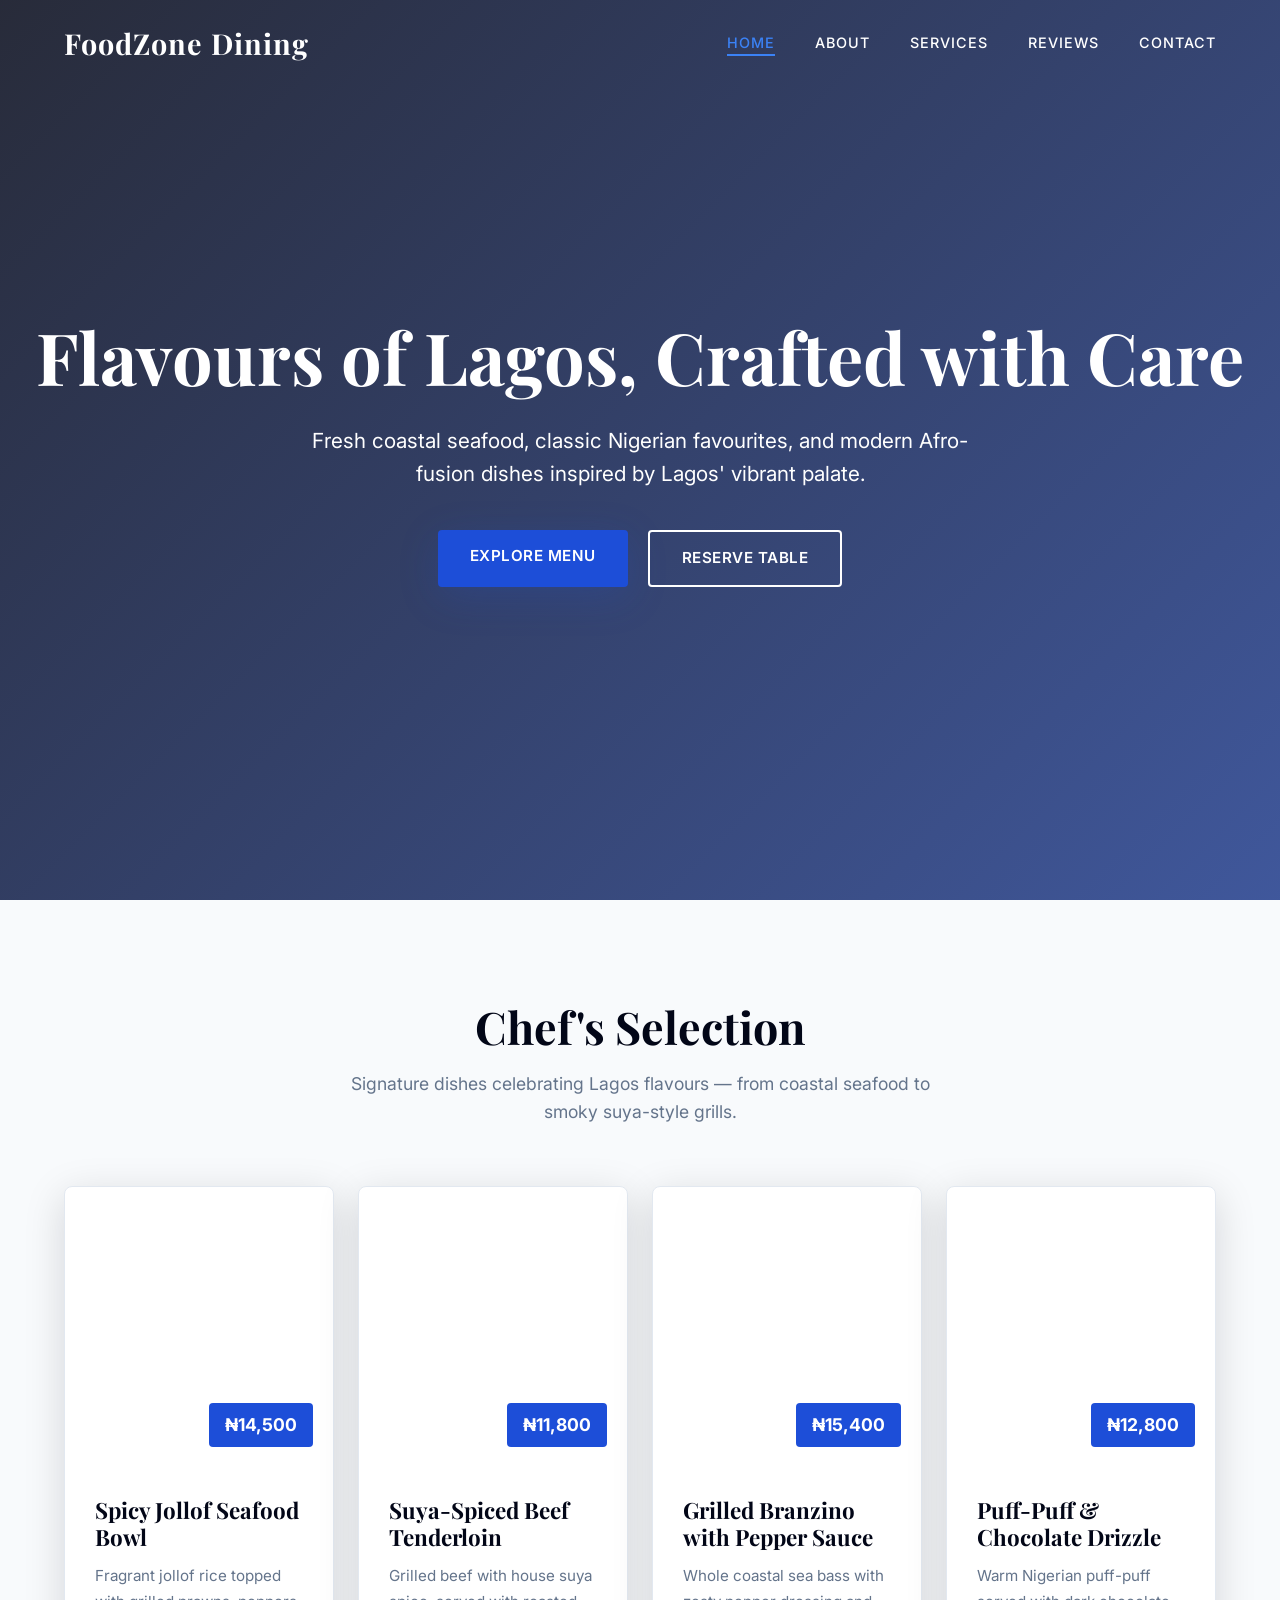
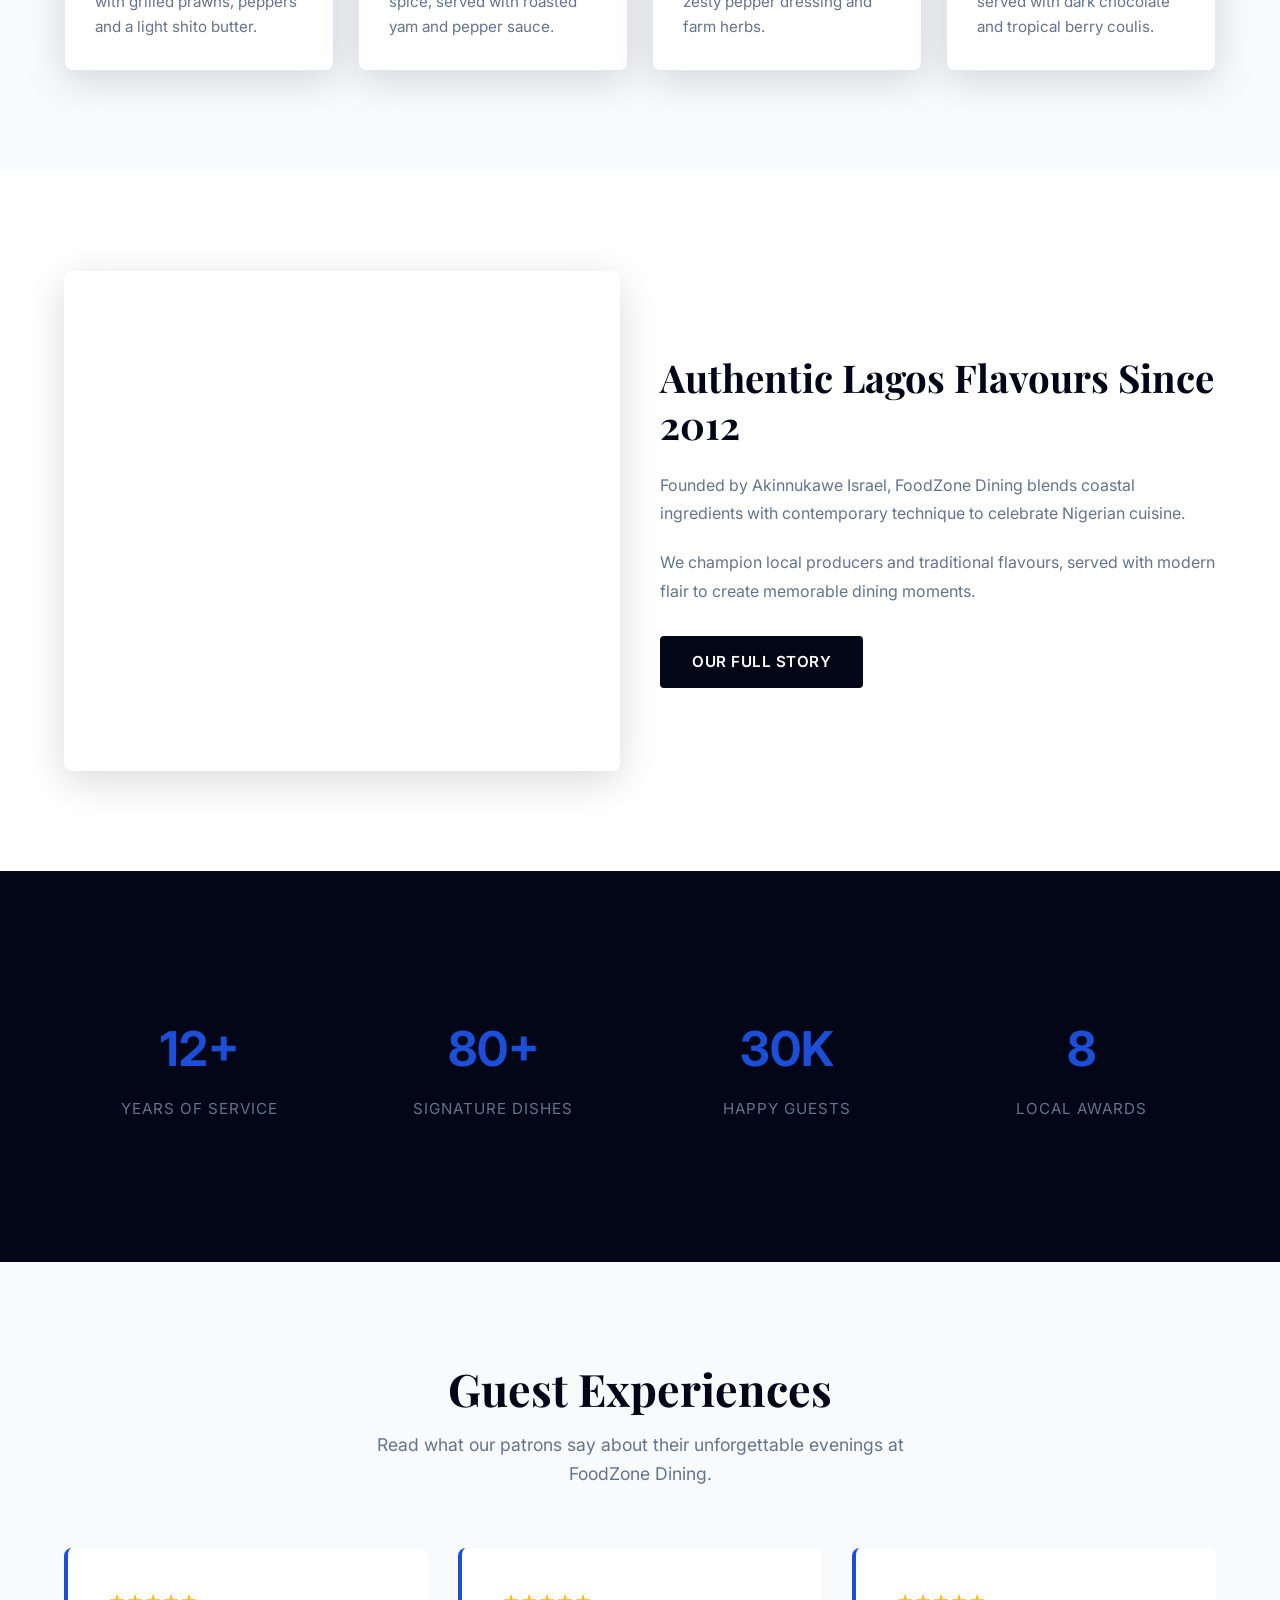
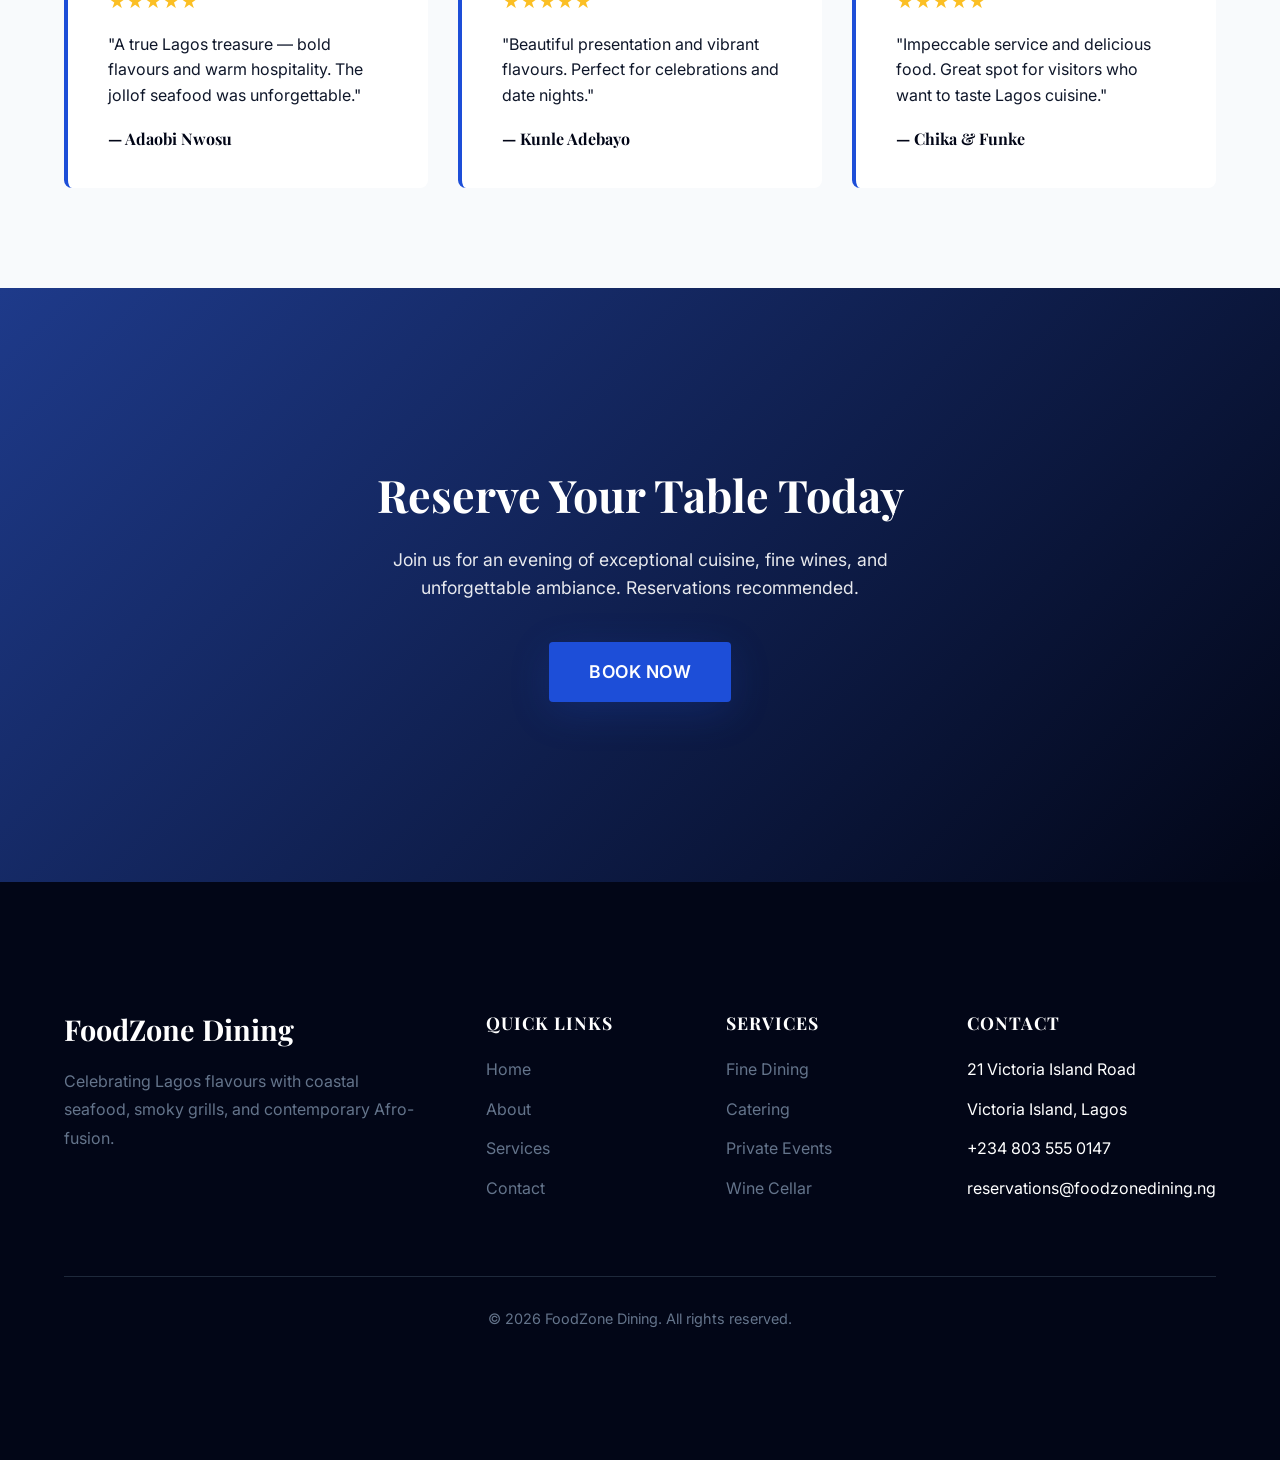
==== index.html @ b8f7b4e8 "first commit" ====
<!DOCTYPE html>
<html lang="en">
<head>
  <meta charset="UTF-8">
  <meta name="viewport" content="width=device-width, initial-scale=1.0">
  <title>FoodZone Dining | Fine Dining in Lagos</title>
  <link rel="stylesheet" href="style.css">
  <!-- Internal Styles for Home Page -->
  <style>
    .featured-section { background-color: var(--off-white); }
    .dish-card .card-image { height: 280px; }
    .dish-price {
      position: absolute;
      bottom: 20px;
      right: 20px;
      background: var(--primary-blue);
      color: var(--white);
      padding: 8px 16px;
      border-radius: 4px;
      font-weight: 700;
      font-size: 1.1rem;
    }
    .about-preview-img {
      border-radius: 8px;
      height: 500px;
      background: url('https://images.unsplash.com/photo-1559339352-11d035aa65de?w=800') center/cover;
      box-shadow: var(--shadow);
    }
    .stat-box {
      text-align: center;
      padding: 40px 20px;
    }
    .stat-number {
      font-size: 3rem;
      font-weight: 700;
      color: var(--primary-blue);
      display: block;
      margin-bottom: 8px;
    }
    .stat-label {
      color: var(--text-gray);
      font-size: 0.95rem;
      text-transform: uppercase;
      letter-spacing: 1px;
    }
    .review-card {
      background: var(--white);
      padding: 40px;
      border-radius: 8px;
      border-left: 4px solid var(--primary-blue);
    }
    .stars { color: #fbbf24; margin-bottom: 16px; font-size: 1.1rem; }
    .cta-section {
      background: linear-gradient(135deg, var(--dark-blue), var(--black));
      color: var(--white);
      text-align: center;
    }
    .cta-section h2 { color: var(--white); font-size: 2.8rem; margin-bottom: 24px; }
  </style>
</head>
<body>

  <!-- Header -->
  <header class="header">
    <div class="nav-container">
      <a href="index.html" class="logo">FoodZone Dining</a>
      <ul class="nav-menu">
        <li><a href="index.html" class="nav-link">Home</a></li>
        <li><a href="about.html" class="nav-link">About</a></li>
        <li><a href="services.html" class="nav-link">Services</a></li>
        <li><a href="review.html" class="nav-link">Reviews</a></li>
        <li><a href="contact.html" class="nav-link">Contact</a></li>
      </ul>
      <div class="mobile-toggle">
        <span></span><span></span><span></span>
      </div>
    </div>
  </header>

  <!-- Section 1: Hero -->
  <section class="hero">
    <div class="hero-content">
      <h1>Flavours of Lagos, Crafted with Care</h1>
      <p>Fresh coastal seafood, classic Nigerian favourites, and modern Afro-fusion dishes inspired by Lagos' vibrant palate.</p>
      <div class="hero-buttons">
        <a href="services.html" class="btn btn-primary">Explore Menu</a>
        <a href="contact.html" class="btn btn-outline">Reserve Table</a>
      </div>
    </div>
  </section>

  <!-- Section 2: Featured Dishes -->
  <section class="section featured-section">
    <div class="container">
      <div class="section-header animate-on-scroll">
        <h2>Chef's Selection</h2>
        <p>Signature dishes celebrating Lagos flavours — from coastal seafood to smoky suya-style grills.</p>
      </div>
      <div class="grid-4">
        <div class="card dish-card animate-on-scroll stagger-1">
          <div class="card-image" style="background-image: url('https://images.unsplash.com/photo-1504674900247-0877df9cc836?w=600');">
            <span class="dish-price">₦14,500</span>
          </div>
          <div class="card-body">
            <h3>Spicy Jollof Seafood Bowl</h3>
            <p>Fragrant jollof rice topped with grilled prawns, peppers and a light shito butter.</p>
          </div>
        </div>
        <div class="card dish-card animate-on-scroll stagger-2">
          <div class="card-image" style="background-image: url('https://images.unsplash.com/photo-1544025162-d76694265947?w=600');">
            <span class="dish-price">₦11,800</span>
          </div>
          <div class="card-body">
            <h3>Suya-Spiced Beef Tenderloin</h3>
            <p>Grilled beef with house suya spice, served with roasted yam and pepper sauce.</p>
          </div>
        </div>
        <div class="card dish-card animate-on-scroll stagger-3">
          <div class="card-image" style="background-image: url('https://images.unsplash.com/photo-1565299624946-b28f40a0ae38?w=600');">
            <span class="dish-price">₦15,400</span>
          </div>
          <div class="card-body">
            <h3>Grilled Branzino with Pepper Sauce</h3>
            <p>Whole coastal sea bass with zesty pepper dressing and farm herbs.</p>
          </div>
        </div>
        <div class="card dish-card animate-on-scroll stagger-4">
          <div class="card-image" style="background-image: url('https://images.unsplash.com/photo-1551024601-bec78aea704b?w=600');">
            <span class="dish-price">₦12,800</span>
          </div>
          <div class="card-body">
            <h3>Puff-Puff & Chocolate Drizzle</h3>
            <p>Warm Nigerian puff-puff served with dark chocolate and tropical berry coulis.</p>
          </div>
        </div>
      </div>
    </div>
  </section>

  <!-- Section 3: About Preview -->
  <section class="section">
    <div class="container">
      <div class="grid-2" style="align-items: center;">
        <div class="about-preview-img animate-on-scroll fade-left"></div>
        <div class="animate-on-scroll fade-right">
          <h2 style="font-size: 2.4rem; margin-bottom: 24px; color: var(--black);">Authentic Lagos Flavours Since 2012</h2>
          <p style="color: var(--text-gray); margin-bottom: 20px; line-height: 1.8;">Founded by Akinnukawe Israel, FoodZone Dining blends coastal ingredients with contemporary technique to celebrate Nigerian cuisine.</p>
          <p style="color: var(--text-gray); margin-bottom: 30px; line-height: 1.8;">We champion local producers and traditional flavours, served with modern flair to create memorable dining moments.</p>
          <a href="about.html" class="btn btn-dark">Our Full Story</a>
        </div>
      </div>
    </div>
  </section>

  <!-- Section 4: Stats -->
  <section class="section section-dark">
    <div class="container">
      <div class="grid-4">
        <div class="stat-box animate-on-scroll stagger-1">
          <span class="stat-number">12+</span>
          <span class="stat-label">Years of Service</span>
        </div>
        <div class="stat-box animate-on-scroll stagger-2">
          <span class="stat-number">80+</span>
          <span class="stat-label">Signature Dishes</span>
        </div>
        <div class="stat-box animate-on-scroll stagger-3">
          <span class="stat-number">30K</span>
          <span class="stat-label">Happy Guests</span>
        </div>
        <div class="stat-box animate-on-scroll stagger-4">
          <span class="stat-number">8</span>
          <span class="stat-label">Local Awards</span>
        </div>
      </div>
    </div>
  </section>

  <!-- Section 5: Testimonials Preview -->
  <section class="section section-alt">
    <div class="container">
      <div class="section-header animate-on-scroll">
        <h2>Guest Experiences</h2>
        <p>Read what our patrons say about their unforgettable evenings at FoodZone Dining.</p>
      </div>
      <div class="grid-3">
        <div class="review-card animate-on-scroll stagger-1">
          <div class="stars">★★★★★</div>
          <p>"A true Lagos treasure — bold flavours and warm hospitality. The jollof seafood was unforgettable."</p>
          <h4 style="margin-top: 20px; color: var(--black);">— Adaobi Nwosu</h4>
        </div>
        <div class="review-card animate-on-scroll stagger-2">
          <div class="stars">★★★★★</div>
          <p>"Beautiful presentation and vibrant flavours. Perfect for celebrations and date nights."</p>
          <h4 style="margin-top: 20px; color: var(--black);">— Kunle Adebayo</h4>
        </div>
        <div class="review-card animate-on-scroll stagger-3">
          <div class="stars">★★★★★</div>
          <p>"Impeccable service and delicious food. Great spot for visitors who want to taste Lagos cuisine."</p>
          <h4 style="margin-top: 20px; color: var(--black);">— Chika & Funke</h4>
        </div>
      </div>
    </div>
  </section>

  <!-- Section 6: CTA -->
  <section class="section cta-section" style="padding-bottom: 180px;padding-top: 180px;">
    <div class="container">
      <div class="animate-on-scroll scale-in">
        <h2>Reserve Your Table Today</h2>
        <p style="font-size: 1.1rem; opacity: 0.9; max-width: 600px; margin: 0 auto 40px;">Join us for an evening of exceptional cuisine, fine wines, and unforgettable ambiance. Reservations recommended.</p>
        <a href="contact.html" class="btn btn-primary" style="font-size: 1.1rem; padding: 16px 40px;">Book Now</a>
      </div>
    </div>
  </section>

  <!-- Footer -->
  <footer class="footer" style="padding-top: 130px; padding-bottom: 130px;">
    <div class="container">
      <div class="footer-grid">
        <div class="footer-brand">
          <h3>FoodZone Dining</h3>
          <p>Celebrating Lagos flavours with coastal seafood, smoky grills, and contemporary Afro-fusion.</p>
        </div>
        <div>
          <h4 class="footer-title">Quick Links</h4>
          <ul class="footer-links">
            <li><a href="index.html">Home</a></li>
            <li><a href="about.html">About</a></li>
            <li><a href="services.html">Services</a></li>
            <li><a href="contact.html">Contact</a></li>
          </ul>
        </div>
        <div>
          <h4 class="footer-title">Services</h4>
          <ul class="footer-links">
            <li><a href="services.html">Fine Dining</a></li>
            <li><a href="services.html">Catering</a></li>
            <li><a href="services.html">Private Events</a></li>
            <li><a href="services.html">Wine Cellar</a></li>
          </ul>
        </div>
        <div>
          <h4 class="footer-title">Contact</h4>
          <ul class="footer-links">
            <li>21 Victoria Island Road</li>
            <li>Victoria Island, Lagos</li>
            <li>+234 803 555 0147</li>
            <li>reservations@foodzonedining.ng</li>
          </ul>
        </div>
      </div>
      <div class="footer-bottom">
        <p>&copy; 2026 FoodZone Dining. All rights reserved.</p>
      </div>
    </div>
  </footer>

  <script src="script.js"></script>
</body>
</html>
---- style.css ----
/* ============================================
   RESTAURANT WEBSITE - GLOBAL STYLES
   Colors: Blue, Black, White
   ============================================ */

@import url('https://fonts.googleapis.com/css2?family=Inter:wght@300;400;500;600;700&family=Playfair+Display:wght@600;700&display=swap');

:root {
  --primary-blue: #1d4ed8;
  --secondary-blue: #3b82f6;
  --light-blue: #dbeafe;
  --dark-blue: #1e3a8a;
  --black: #020617;
  --dark-gray: #0f172a;
  --medium-gray: #1e293b;
  --white: #ffffff;
  --off-white: #f8fafc;
  --border-gray: #e2e8f0;
  --text-gray: #64748b;
  --shadow: 0 10px 40px rgba(2, 6, 23, 0.15);
  --shadow-blue: 0 10px 40px rgba(29, 78, 216, 0.2);
}

* {
  margin: 0;
  padding: 0;
  box-sizing: border-box;
}

html {
  scroll-behavior: smooth;
}

body {
  font-family: 'Inter', sans-serif;
  background-color: var(--white);
  color: var(--dark-gray);
  line-height: 1.6;
  overflow-x: hidden;
}

h1, h2, h3, h4 {
  font-family: 'Playfair Display', serif;
  font-weight: 700;
  line-height: 1.2;
}

a {
  text-decoration: none;
  color: inherit;
  transition: all 0.3s ease;
}

img {
  max-width: 100%;
  display: block;
}

.container {
  max-width: 1200px;
  margin: 0 auto;
  padding: 0 24px;
}

.section-header {
  text-align: center;
  margin-bottom: 60px;
}

.section-header h2 {
  font-size: 2.8rem;
  color: var(--black);
  margin-bottom: 16px;
}

.section-header p {
  color: var(--text-gray);
  font-size: 1.1rem;
  max-width: 600px;
  margin: 0 auto;
}

.btn {
  display: inline-block;
  padding: 14px 32px;
  border-radius: 4px;
  font-weight: 600;
  font-size: 0.95rem;
  letter-spacing: 0.5px;
  text-transform: uppercase;
  transition: all 0.3s ease;
  cursor: pointer;
  border: none;
}

.btn-primary {
  background-color: var(--primary-blue);
  color: var(--white);
  box-shadow: var(--shadow-blue);
}

.btn-primary:hover {
  background-color: var(--dark-blue);
  transform: translateY(-2px);
  box-shadow: 0 15px 50px rgba(29, 78, 216, 0.3);
}

.btn-outline {
  background-color: transparent;
  color: var(--white);
  border: 2px solid var(--white);
}

.btn-outline:hover {
  background-color: var(--white);
  color: var(--black);
}

.btn-dark {
  background-color: var(--black);
  color: var(--white);
}

.btn-dark:hover {
  background-color: var(--medium-gray);
}

/* ============================================
   HEADER & NAVIGATION
   ============================================ */

.header {
  position: fixed;
  top: 0;
  left: 0;
  width: 100%;
  z-index: 1000;
  padding: 20px 0;
  transition: all 0.4s ease;
}

.header.scrolled {
  background-color: rgba(255, 255, 255, 0.95);
  backdrop-filter: blur(10px);
  box-shadow: 0 2px 20px rgba(0, 0, 0, 0.08);
  padding: 14px 0;
}

.header.scrolled .nav-link {
  color: var(--dark-gray);
}

.header.scrolled .logo {
  color: var(--black);
}

.nav-container {
  display: flex;
  justify-content: space-between;
  align-items: center;
  max-width: 1200px;
  margin: 0 auto;
  padding: 0 24px;
}

.logo {
  font-family: 'Playfair Display', serif;
  font-size: 1.8rem;
  font-weight: 700;
  color: var(--white);
  letter-spacing: 1px;
}

.nav-menu {
  display: flex;
  list-style: none;
  gap: 40px;
}

.nav-link {
  color: var(--white);
  font-weight: 500;
  font-size: 0.9rem;
  text-transform: uppercase;
  letter-spacing: 1px;
  position: relative;
  padding: 5px 0;
}

.nav-link::after {
  content: '';
  position: absolute;
  bottom: 0;
  left: 0;
  width: 0;
  height: 2px;
  background-color: var(--secondary-blue);
  transition: width 0.3s ease;
}

.nav-link:hover::after,
.nav-link.active::after {
  width: 100%;
}

.nav-link.active {
  color: var(--secondary-blue);
}

.header.scrolled .nav-link.active {
  color: var(--primary-blue);
}

.mobile-toggle {
  display: none;
  flex-direction: column;
  cursor: pointer;
  gap: 5px;
}

.mobile-toggle span {
  width: 25px;
  height: 2px;
  background-color: var(--white);
  transition: all 0.3s ease;
}

.header.scrolled .mobile-toggle span {
  background-color: var(--black);
}

/* ============================================
   FOOTER
   ============================================ */

.footer {
  background-color: var(--black);
  color: var(--white);
  padding: 80px 0 30px;
}

.footer-grid {
  display: grid;
  grid-template-columns: 2fr 1fr 1fr 1fr;
  gap: 60px;
  margin-bottom: 60px;
}

.footer-brand h3 {
  font-size: 1.8rem;
  margin-bottom: 20px;
  color: var(--white);
}

.footer-brand p {
  color: var(--text-gray);
  line-height: 1.8;
  margin-bottom: 24px;
}

.footer-title {
  font-size: 1.1rem;
  margin-bottom: 24px;
  color: var(--white);
  text-transform: uppercase;
  letter-spacing: 1px;
}

.footer-links {
  list-style: none;
}

.footer-links li {
  margin-bottom: 14px;
}

.footer-links a {
  color: var(--text-gray);
  transition: color 0.3s ease;
}

.footer-links a:hover {
  color: var(--secondary-blue);
}

.footer-bottom {
  border-top: 1px solid var(--medium-gray);
  padding-top: 30px;
  text-align: center;
  color: var(--text-gray);
  font-size: 0.9rem;
}

/* ============================================
   ANIMATIONS - SCROLL TRIGGERED
   ============================================ */

.animate-on-scroll {
  opacity: 0;
  transform: translateY(40px);
  transition: all 0.8s cubic-bezier(0.5, 0, 0, 1);
}

.animate-on-scroll.animated {
  opacity: 1;
  transform: translateY(0);
}

.fade-left {
  transform: translateX(-60px);
}

.fade-left.animated {
  transform: translateX(0);
}

.fade-right {
  transform: translateX(60px);
}

.fade-right.animated {
  transform: translateX(0);
}

.scale-in {
  transform: scale(0.8);
  opacity: 0;
}

.scale-in.animated {
  transform: scale(1);
  opacity: 1;
}

.stagger-1 { transition-delay: 0.1s; }
.stagger-2 { transition-delay: 0.2s; }
.stagger-3 { transition-delay: 0.3s; }
.stagger-4 { transition-delay: 0.4s; }
.stagger-5 { transition-delay: 0.5s; }
.stagger-6 { transition-delay: 0.6s; }

/* ============================================
   HERO SECTIONS
   ============================================ */

.hero {
  height: 100vh;
  min-height: 700px;
  background: linear-gradient(135deg, rgba(2, 6, 23, 0.85), rgba(30, 58, 138, 0.85)),
              url('https://images.unsplash.com/photo-1517248135467-4c7edcad34c4?w=1920') center/cover no-repeat;
  display: flex;
  align-items: center;
  justify-content: center;
  text-align: center;
  color: var(--white);
  position: relative;
}

.hero-content h1 {
  font-size: 4.5rem;
  margin-bottom: 24px;
  animation: fadeInUp 1s ease-out;
}

.hero-content p {
  font-size: 1.3rem;
  margin-bottom: 40px;
  opacity: 0.9;
  max-width: 700px;
  margin-left: auto;
  margin-right: auto;
  animation: fadeInUp 1s ease-out 0.2s both;
}

.hero-buttons {
  display: flex;
  gap: 20px;
  justify-content: center;
  animation: fadeInUp 1s ease-out 0.4s both;
}

.page-hero {
  height: 50vh;
  min-height: 400px;
  background: linear-gradient(135deg, rgba(2, 6, 23, 0.9), rgba(30, 58, 138, 0.8)),
              url('https://images.unsplash.com/photo-1414235077428-338989a2e8c0?w=1920') center/cover no-repeat;
  display: flex;
  align-items: center;
  justify-content: center;
  text-align: center;
  color: var(--white);
  margin-top: 0;
}

.page-hero h1 {
  font-size: 3.5rem;
  margin-bottom: 16px;
}

.page-hero p {
  font-size: 1.1rem;
  opacity: 0.9;
}

/* ============================================
   CARDS & GRIDS
   ============================================ */

.grid-2 {
  display: grid;
  grid-template-columns: repeat(2, 1fr);
  gap: 40px;
}

.grid-3 {
  display: grid;
  grid-template-columns: repeat(3, 1fr);
  gap: 30px;
}

.grid-4 {
  display: grid;
  grid-template-columns: repeat(4, 1fr);
  gap: 24px;
}

.card {
  background: var(--white);
  border-radius: 8px;
  overflow: hidden;
  box-shadow: var(--shadow);
  transition: all 0.4s ease;
  border: 1px solid var(--border-gray);
}

.card:hover {
  transform: translateY(-8px);
  box-shadow: 0 20px 50px rgba(2, 6, 23, 0.12);
}

.card-image {
  height: 240px;
  background-size: cover;
  background-position: center;
  position: relative;
}

.card-body {
  padding: 30px;
}

.card-body h3 {
  font-size: 1.4rem;
  margin-bottom: 12px;
  color: var(--black);
}

.card-body p {
  color: var(--text-gray);
  font-size: 0.95rem;
  line-height: 1.7;
}

.icon-box {
  width: 60px;
  height: 60px;
  background: var(--light-blue);
  border-radius: 50%;
  display: flex;
  align-items: center;
  justify-content: center;
  margin-bottom: 24px;
  color: var(--primary-blue);
  font-size: 1.5rem;
}

/* ============================================
   SECTIONS PADDING
   ============================================ */

.section {
  padding: 100px 0;
}

.section-alt {
  background-color: var(--off-white);
}

.section-dark {
  background-color: var(--black);
  color: var(--white);
}

.section-dark .section-header h2,
.section-dark .card-body h3 {
  color: var(--white);
}

/* ============================================
   FORMS
   ============================================ */

.form-group {
  margin-bottom: 24px;
}

.form-label {
  display: block;
  margin-bottom: 8px;
  font-weight: 500;
  font-size: 0.9rem;
  color: var(--dark-gray);
}

.form-control {
  width: 100%;
  padding: 14px 18px;
  border: 2px solid var(--border-gray);
  border-radius: 6px;
  font-family: 'Inter', sans-serif;
  font-size: 1rem;
  transition: all 0.3s ease;
  background: var(--white);
}

.form-control:focus {
  outline: none;
  border-color: var(--primary-blue);
  box-shadow: 0 0 0 4px var(--light-blue);
}

textarea.form-control {
  resize: vertical;
  min-height: 140px;
}

/* ============================================
   RESPONSIVE
   ============================================ */

@media (max-width: 1024px) {
  .grid-4 { grid-template-columns: repeat(2, 1fr); }
  .footer-grid { grid-template-columns: 1fr 1fr; gap: 40px; }
}

@media (max-width: 768px) {
  .nav-menu {
    position: fixed;
    top: 0;
    right: -100%;
    width: 80%;
    max-width: 400px;
    height: 100vh;
    background: var(--white);
    flex-direction: column;
    padding: 100px 40px;
    gap: 30px;
    transition: right 0.4s ease;
    box-shadow: -10px 0 40px rgba(0,0,0,0.1);
  }

  .nav-menu.active {
    right: 0;
  }

  .nav-link {
    color: var(--dark-gray);
    font-size: 1.1rem;
  }

  .mobile-toggle {
    display: flex;
    z-index: 1001;
  }

  .mobile-toggle.active span:nth-child(1) {
    transform: rotate(45deg) translate(5px, 5px);
    background-color: var(--black);
  }

  .mobile-toggle.active span:nth-child(2) {
    opacity: 0;
  }

  .mobile-toggle.active span:nth-child(3) {
    transform: rotate(-45deg) translate(5px, -5px);
    background-color: var(--black);
  }

  .hero-content h1 { font-size: 2.8rem; }
  .page-hero h1 { font-size: 2.4rem; }
  .section-header h2 { font-size: 2.2rem; }
  .grid-2, .grid-3, .grid-4 { grid-template-columns: 1fr; }
  .hero-buttons { flex-direction: column; align-items: center; }
  .footer-grid { grid-template-columns: 1fr; }
}

@keyframes fadeInUp {
  from { opacity: 0; transform: translateY(40px); }
  to { opacity: 1; transform: translateY(0); }
}
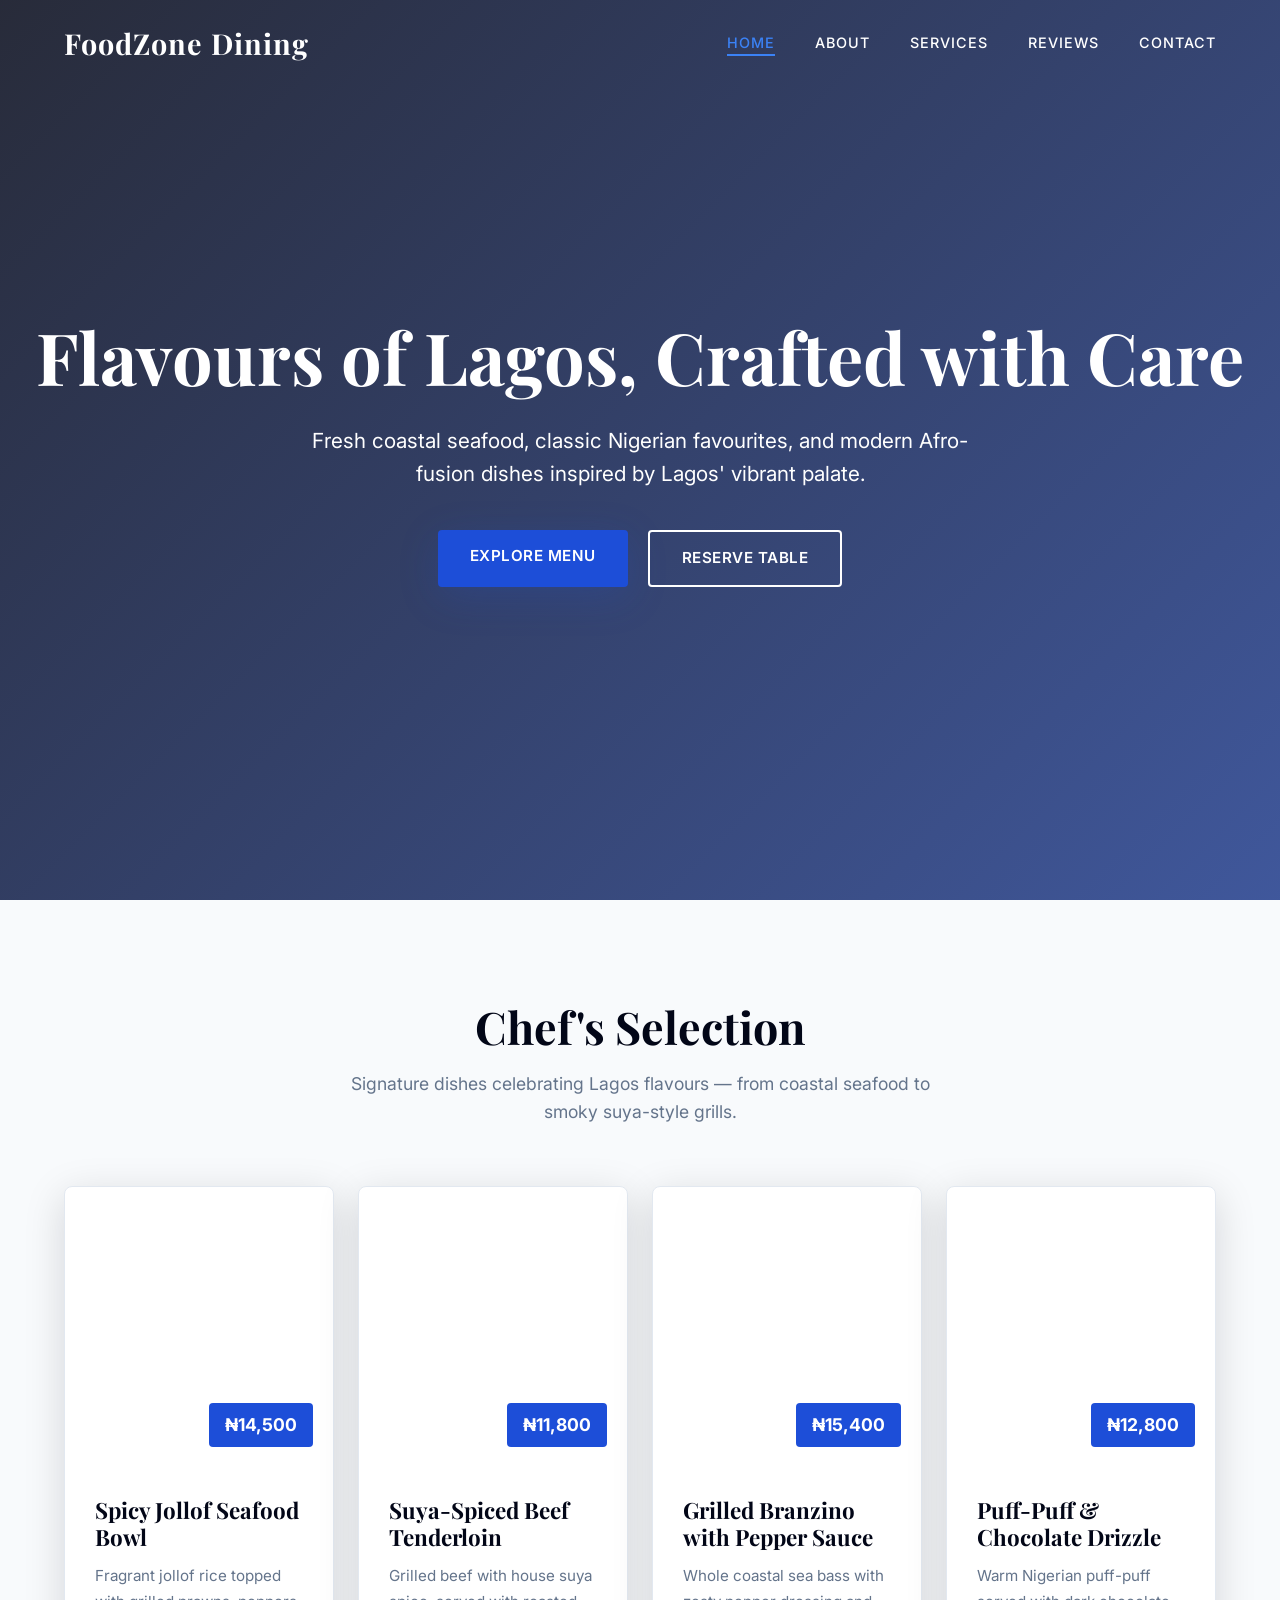
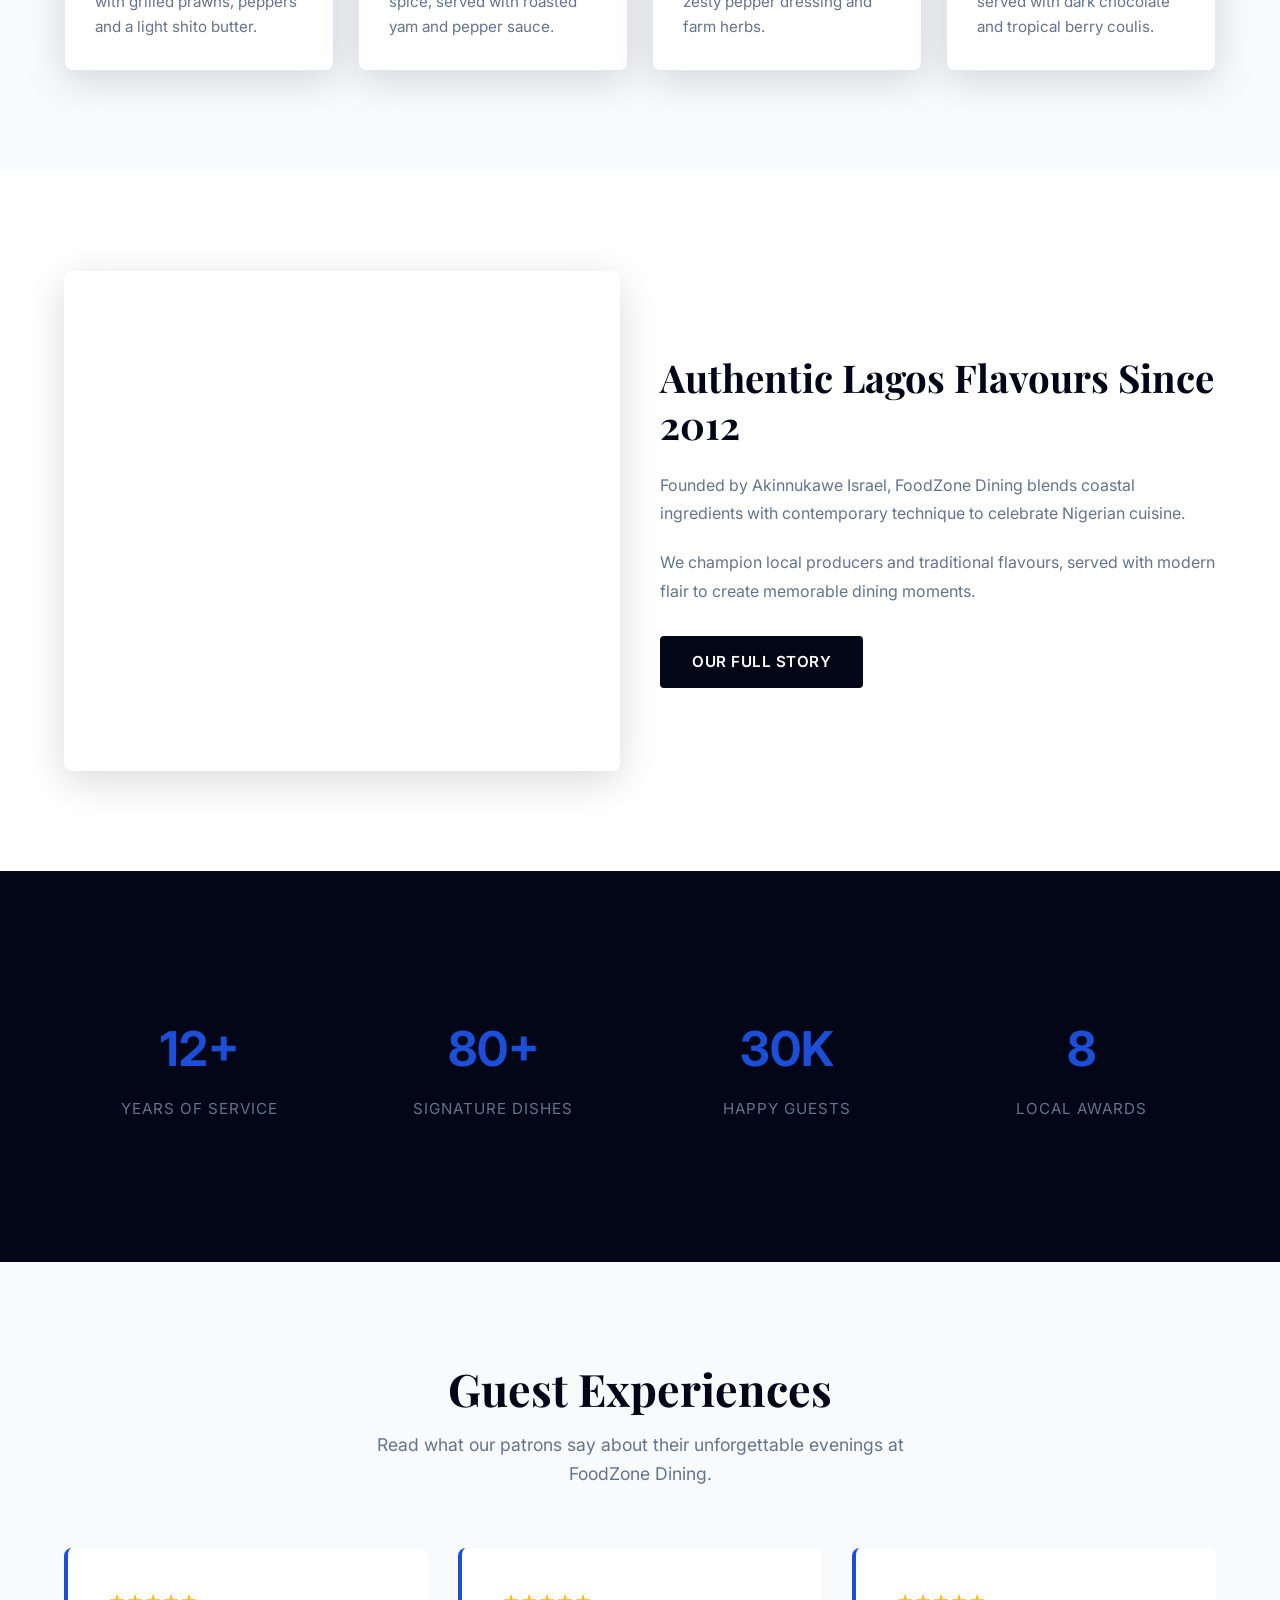
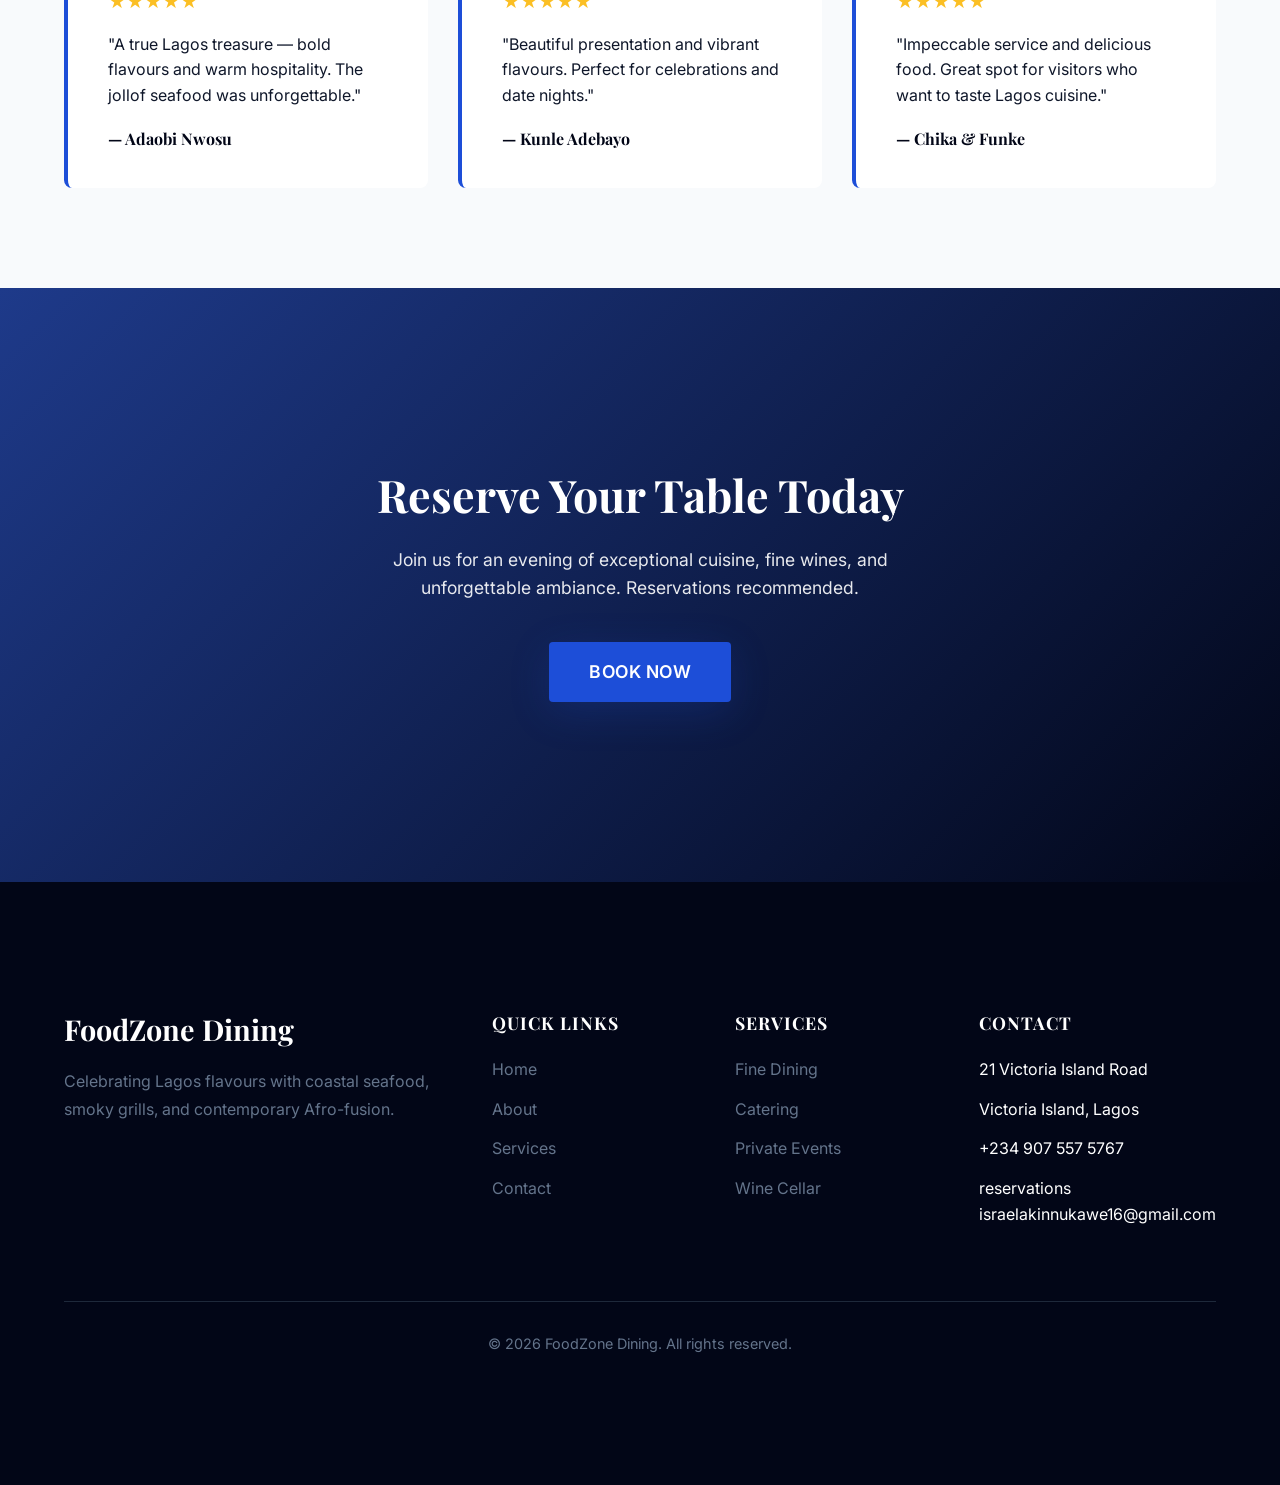
==== commit 07058678: "second commit" ====
--- a/index.html
+++ b/index.html
@@ -245,8 +245,8 @@
           <ul class="footer-links">
             <li>21 Victoria Island Road</li>
             <li>Victoria Island, Lagos</li>
-            <li>+234 803 555 0147</li>
-            <li>reservations@foodzonedining.ng</li>
+            <li>+234 907 557 5767</li>
+            <li>reservations israelakinnukawe16@gmail.com</li>
           </ul>
         </div>
       </div>
